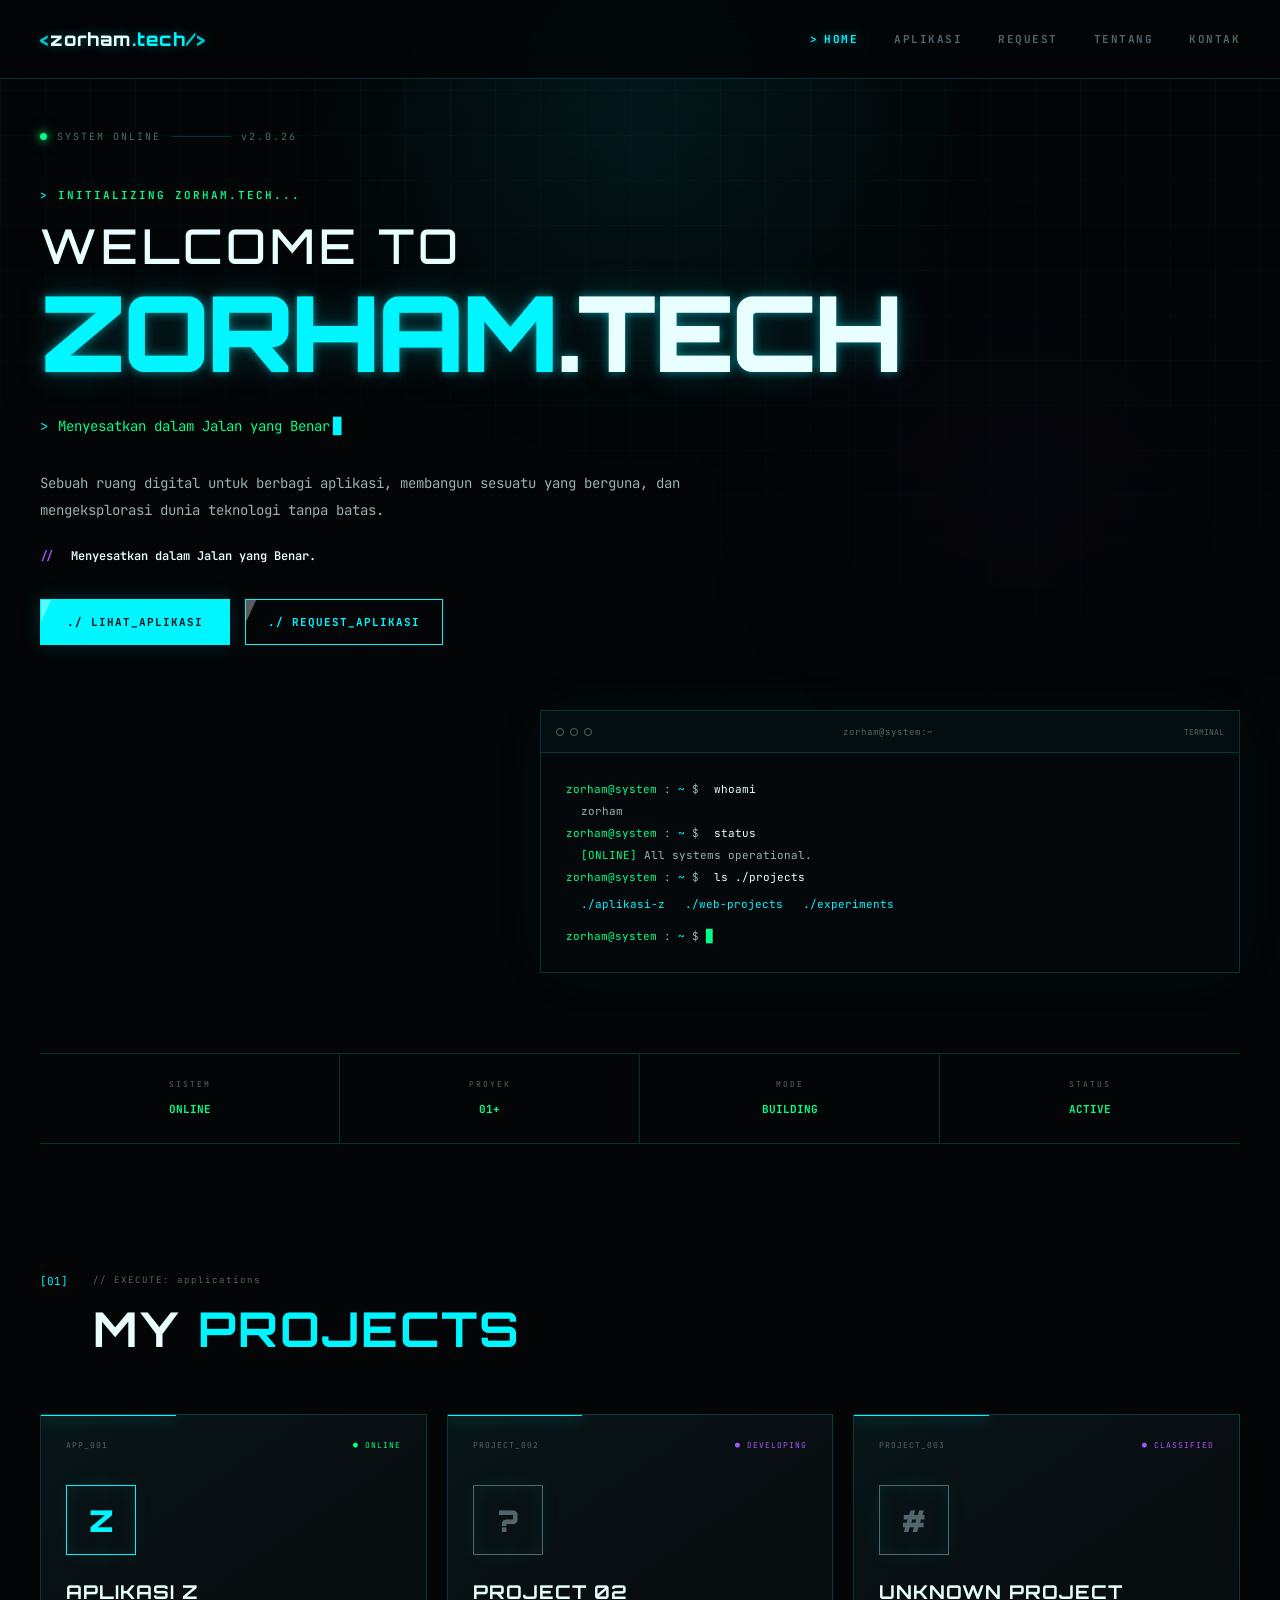
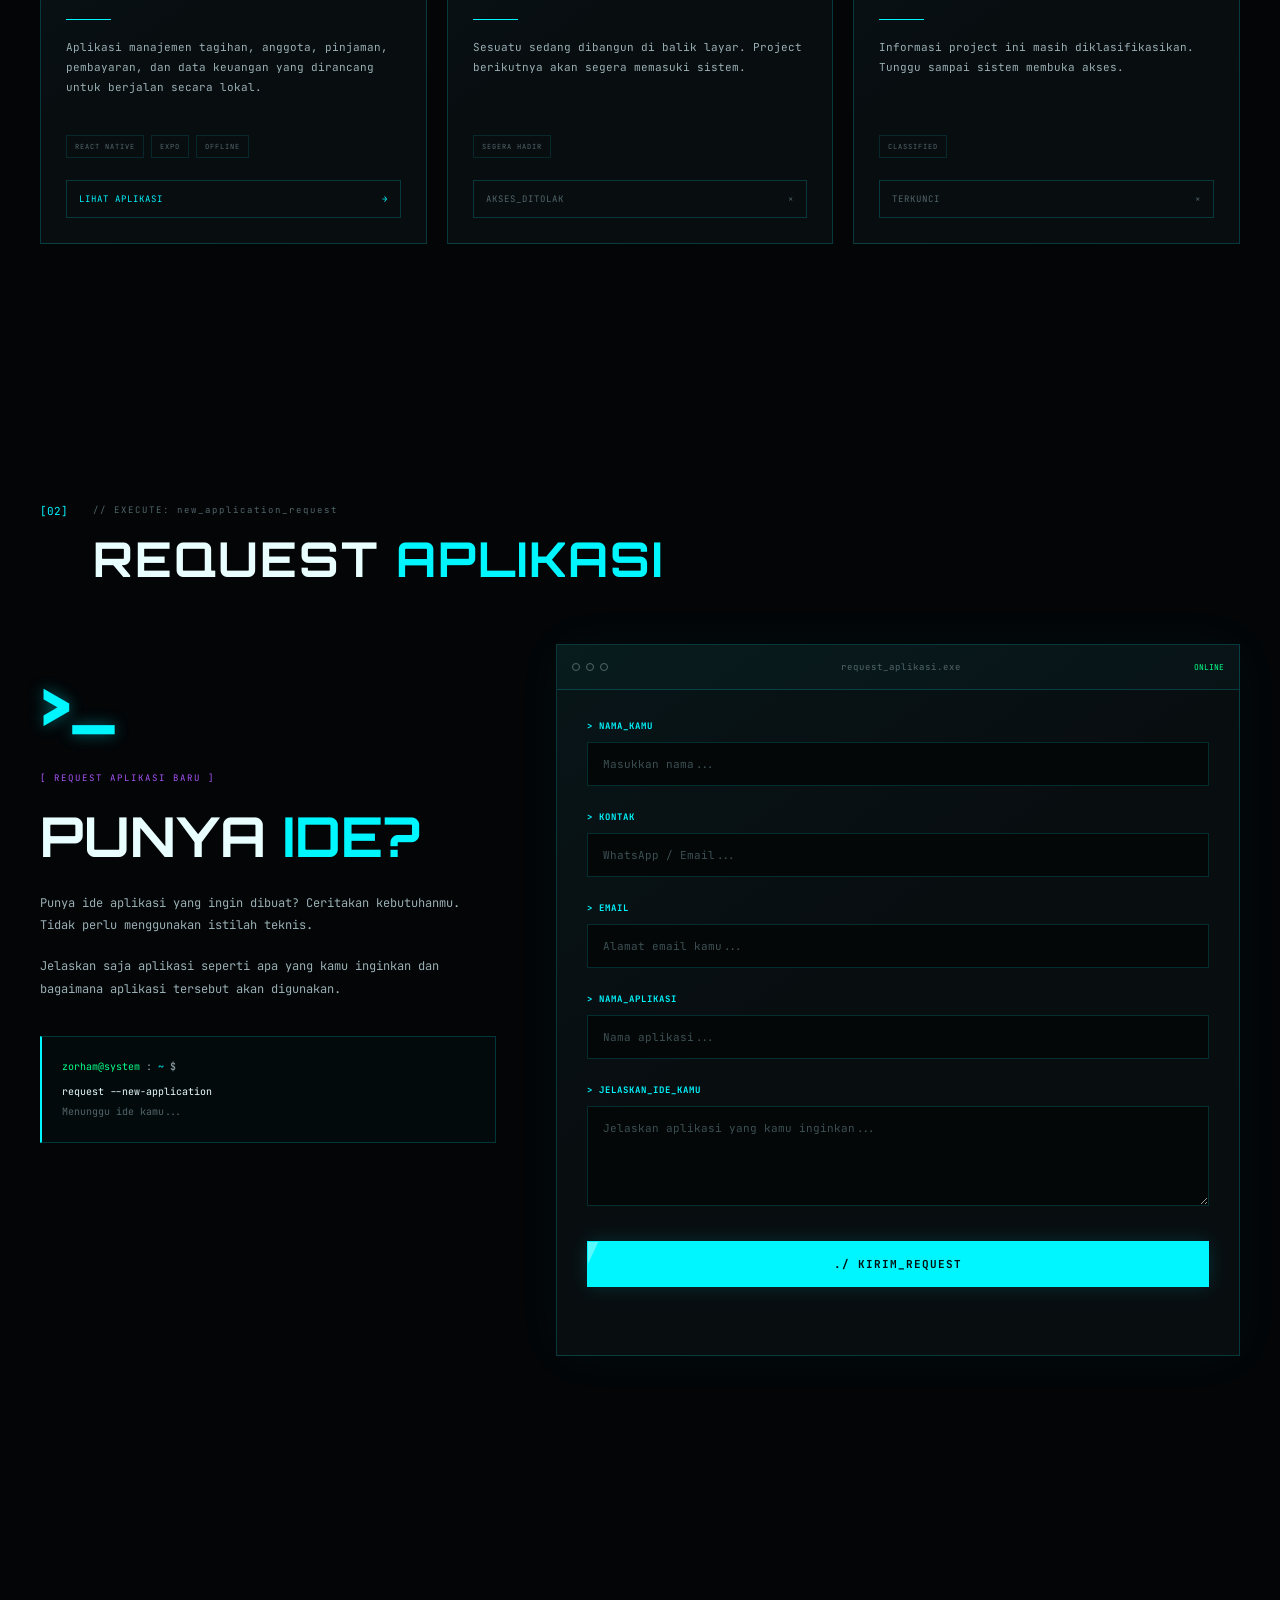
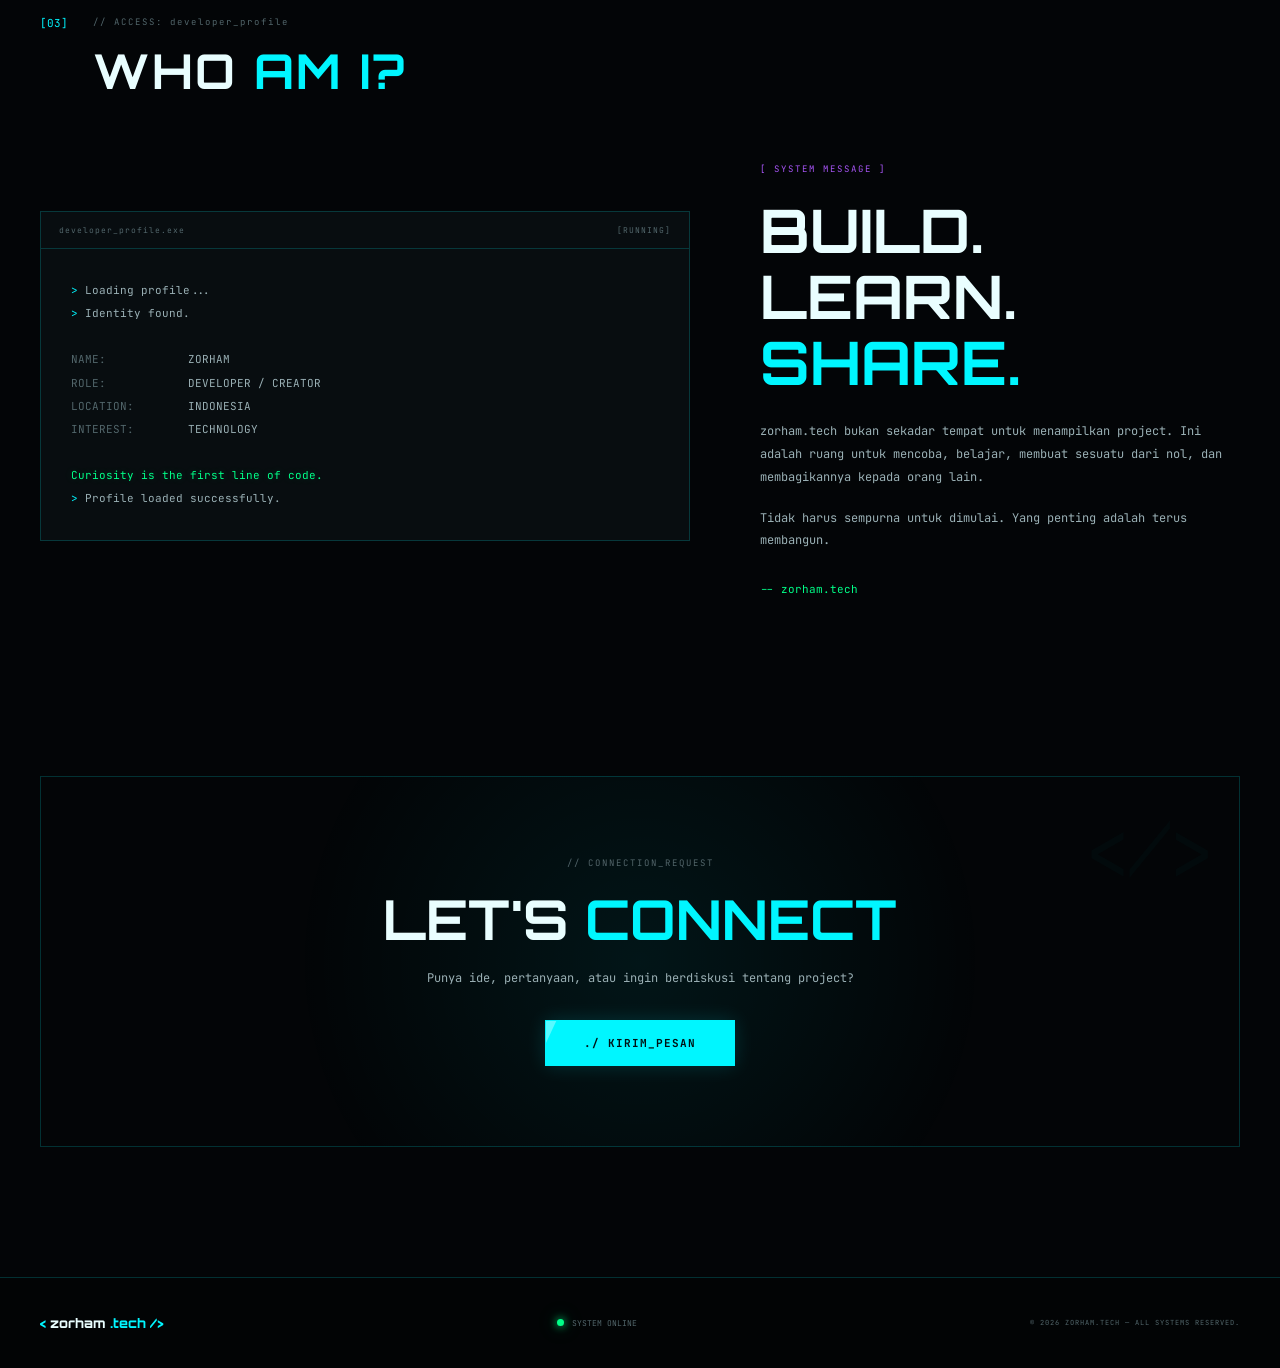
==== index.html @ 68d27f62 "Add files via upload" ====
<!DOCTYPE html>
<html lang="id">

<head>

    <meta charset="UTF-8">

    <meta
        name="viewport"
        content="width=device-width, initial-scale=1.0"
    >

    <title>
        zorham.tech — Digital Playground
    </title>

    <meta
        name="description"
        content="zorham.tech — ruang berbagi aplikasi, teknologi, dan eksperimen digital."
    >

    <link
        rel="preconnect"
        href="https://fonts.googleapis.com"
    >

    <link
        rel="preconnect"
        href="https://fonts.gstatic.com"
        crossorigin
    >

    <link
        href="https://fonts.googleapis.com/css2?family=JetBrains+Mono:wght@400;500;600;700;800&family=Orbitron:wght@400;500;600;700;800;900&display=swap"
        rel="stylesheet"
    >

    <link
        rel="stylesheet"
        href="style.css"
    >

</head>


<body>


    <!-- BACKGROUND -->

    <div class="background-grid"></div>

    <div class="scanlines"></div>



    <!-- =====================================================
         NAVBAR
    ====================================================== -->

    <header class="navbar">

        <div class="nav-container">

            <a
                href="#home"
                class="logo"
            >

                <span class="logo-symbol">
                    &lt;
                </span>

                <span>
                    zorham
                </span>

                <span class="logo-dot">
                    .
                </span>

                <span>
                    tech
                </span>

                <span class="logo-symbol">
                    /&gt;
                </span>

            </a>


            <nav class="nav-menu">

                <a
                    href="#home"
                    class="nav-link active"
                >
                    HOME
                </a>

                <a
                    href="#apps"
                    class="nav-link"
                >
                    APLIKASI
                </a>

                <a
                    href="#request"
                    class="nav-link"
                >
                    REQUEST
                </a>

                <a
                    href="#about"
                    class="nav-link"
                >
                    TENTANG
                </a>

                <a
                    href="#contact"
                    class="nav-link"
                >
                    KONTAK
                </a>

            </nav>


            <button
                class="menu-toggle"
                id="menuToggle"
                aria-label="Menu"
                type="button"
            >

                <span></span>
                <span></span>
                <span></span>

            </button>

        </div>

    </header>



    <!-- =====================================================
         MAIN
    ====================================================== -->

    <main>



        <!-- =================================================
             HERO
        ================================================== -->

        <section
            class="hero"
            id="home"
        >

            <div class="hero-container">


                <div class="terminal-status">

                    <span class="status-dot"></span>

                    SYSTEM ONLINE

                    <span class="status-line"></span>

                    <span>
                        v2.0.26
                    </span>

                </div>



                <div class="hero-content">


                    <div class="hero-small">

                        <span>
                            &gt;
                        </span>

                        INITIALIZING ZORHAM.TECH...

                    </div>



                    <h1>

                        <span class="hero-line">
                            WELCOME TO
                        </span>

                        <span class="hero-brand">
                            ZORHAM<span>.TECH</span>
                        </span>

                    </h1>



                    <!-- TYPING EFFECT -->

                    <div class="typing-wrapper">

                        <span class="terminal-prompt">
                            &gt;
                        </span>

                        <span id="typingText"></span>

                        <span class="cursor">
                            █
                        </span>

                    </div>



                    <p class="hero-description">

                        Sebuah ruang digital untuk berbagi aplikasi,
                        membangun sesuatu yang berguna, dan mengeksplorasi
                        dunia teknologi tanpa batas.

                    </p>



                    <div class="hero-quote">

                        <span>
                            //
                        </span>

                        Menyesatkan dalam Jalan yang Benar.

                    </div>



                    <div class="hero-buttons">

                        <a
                            href="#apps"
                            class="cyber-button primary"
                        >

                            <span>
                                ./ LIHAT_APLIKASI
                            </span>

                            <i></i>

                        </a>


                        <a
                            href="#request"
                            class="cyber-button secondary"
                        >

                            <span>
                                ./ REQUEST_APLIKASI
                            </span>

                            <i></i>

                        </a>

                    </div>

                </div>



                <!-- TERMINAL -->

                <div class="hero-terminal">


                    <div class="terminal-header">

                        <div class="terminal-controls">

                            <span></span>
                            <span></span>
                            <span></span>

                        </div>


                        <div class="terminal-title">
                            zorham@system:~
                        </div>


                        <div class="terminal-version">
                            TERMINAL
                        </div>

                    </div>



                    <div class="terminal-body">


                        <div>

                            <span class="green">
                                zorham@system
                            </span>

                            <span>
                                :
                            </span>

                            <span class="cyan">
                                ~
                            </span>

                            <span>
                                $
                            </span>

                            <span class="command">
                                whoami
                            </span>

                        </div>


                        <div class="terminal-output">
                            zorham
                        </div>



                        <div>

                            <span class="green">
                                zorham@system
                            </span>

                            <span>
                                :
                            </span>

                            <span class="cyan">
                                ~
                            </span>

                            <span>
                                $
                            </span>

                            <span class="command">
                                status
                            </span>

                        </div>


                        <div class="terminal-output">

                            <span class="success">
                                [ONLINE]
                            </span>

                            All systems operational.

                        </div>



                        <div>

                            <span class="green">
                                zorham@system
                            </span>

                            <span>
                                :
                            </span>

                            <span class="cyan">
                                ~
                            </span>

                            <span>
                                $
                            </span>

                            <span class="command">
                                ls ./projects
                            </span>

                        </div>



                        <div class="terminal-files">

                            <span>
                                ./aplikasi-z
                            </span>

                            <span>
                                ./web-projects
                            </span>

                            <span>
                                ./experiments
                            </span>

                        </div>



                        <div>

                            <span class="green">
                                zorham@system
                            </span>

                            <span>
                                :
                            </span>

                            <span class="cyan">
                                ~
                            </span>

                            <span>
                                $
                            </span>

                            <span class="cursor-small">
                                █
                            </span>

                        </div>

                    </div>

                </div>

            </div>

        </section>



        <!-- =================================================
             SYSTEM INFO
        ================================================== -->

        <section class="system-info">


            <div class="info-item">

                <span class="info-label">
                    SISTEM
                </span>

                <strong>
                    ONLINE
                </strong>

            </div>


            <div class="info-item">

                <span class="info-label">
                    PROYEK
                </span>

                <strong>
                    01+
                </strong>

            </div>


            <div class="info-item">

                <span class="info-label">
                    MODE
                </span>

                <strong>
                    BUILDING
                </strong>

            </div>


            <div class="info-item">

                <span class="info-label">
                    STATUS
                </span>

                <strong>
                    ACTIVE
                </strong>

            </div>

        </section>



        <!-- =================================================
             PROJECTS
        ================================================== -->

        <section
            class="section apps-section"
            id="apps"
        >

            <div class="section-container">


                <div class="section-heading">

                    <div class="section-number">
                        [01]
                    </div>


                    <div>

                        <span class="section-command">
                            // EXECUTE: applications
                        </span>

                        <h2>
                            MY <span>PROJECTS</span>
                        </h2>

                    </div>

                </div>



                <div class="apps-grid">


                    <!-- APLIKASI Z -->

                    <article class="app-card featured">

                        <div class="card-top">

                            <span class="card-id">
                                APP_001
                            </span>

                            <span class="card-status">
                                ● ONLINE
                            </span>

                        </div>


                        <div class="app-icon">
                            Z
                        </div>


                        <h3>
                            APLIKASI Z
                        </h3>


                        <div class="card-line"></div>


                        <p>

                            Aplikasi manajemen tagihan,
                            anggota, pinjaman, pembayaran,
                            dan data keuangan yang dirancang
                            untuk berjalan secara lokal.

                        </p>


                        <div class="tech-stack">

                            <span>
                                REACT NATIVE
                            </span>

                            <span>
                                EXPO
                            </span>

                            <span>
                                OFFLINE
                            </span>

                        </div>

<a
    href="aplikasi-z.html"
    class="app-button"
>
    <span>
        LIHAT APLIKASI
    </span>

    <span>
        →
    </span>
</a>

                    </article>



                    <!-- PROJECT 02 -->

                    <article class="app-card">

                        <div class="card-top">

                            <span class="card-id">
                                PROJECT_002
                            </span>

                            <span class="card-status developing">
                                ● DEVELOPING
                            </span>

                        </div>


                        <div class="app-icon outline">
                            ?
                        </div>


                        <h3>
                            PROJECT 02
                        </h3>


                        <div class="card-line"></div>


                        <p>

                            Sesuatu sedang dibangun di
                            balik layar. Project berikutnya
                            akan segera memasuki sistem.

                        </p>


                        <div class="tech-stack">

                            <span>
                                SEGERA HADIR
                            </span>

                        </div>


                        <a
                            href="#"
                            class="app-button disabled"
                        >

                            <span>
                                AKSES_DITOLAK
                            </span>

                            <span>
                                ×
                            </span>

                        </a>

                    </article>



                    <!-- PROJECT 03 -->

                    <article class="app-card">

                        <div class="card-top">

                            <span class="card-id">
                                PROJECT_003
                            </span>

                            <span class="card-status developing">
                                ● CLASSIFIED
                            </span>

                        </div>


                        <div class="app-icon outline">
                            #
                        </div>


                        <h3>
                            UNKNOWN PROJECT
                        </h3>


                        <div class="card-line"></div>


                        <p>

                            Informasi project ini masih
                            diklasifikasikan. Tunggu sampai
                            sistem membuka akses.

                        </p>


                        <div class="tech-stack">

                            <span>
                                CLASSIFIED
                            </span>

                        </div>


                        <a
                            href="#"
                            class="app-button disabled"
                        >

                            <span>
                                TERKUNCI
                            </span>

                            <span>
                                ×
                            </span>

                        </a>

                    </article>

                </div>

            </div>

        </section>



        <!-- =================================================
             REQUEST APPLICATION
        ================================================== -->

        <section
            class="section request-section"
            id="request"
        >

            <div class="section-container">


                <div class="section-heading">

                    <div class="section-number">
                        [02]
                    </div>


                    <div>

                        <span class="section-command">
                            // EXECUTE: new_application_request
                        </span>

                        <h2>
                            REQUEST
                            <span>APLIKASI</span>
                        </h2>

                    </div>

                </div>



                <div class="request-grid">


                    <!-- REQUEST INFO -->

                    <div class="request-info">

                        <div class="request-terminal-symbol">
                            &gt;_
                        </div>


                        <span class="request-label">
                            [ REQUEST APLIKASI BARU ]
                        </span>


                        <h3>

                            PUNYA
                            <span>IDE?</span>

                        </h3>


                        <p>

                            Punya ide aplikasi yang ingin
                            dibuat? Ceritakan kebutuhanmu.
                            Tidak perlu menggunakan istilah
                            teknis.

                        </p>


                        <p>

                            Jelaskan saja aplikasi seperti
                            apa yang kamu inginkan dan
                            bagaimana aplikasi tersebut
                            akan digunakan.

                        </p>


                        <div class="request-command-box">

                            <div>

                                <span class="green">
                                    zorham@system
                                </span>

                                <span>
                                    :
                                </span>

                                <span class="cyan">
                                    ~
                                </span>

                                <span>
                                    $
                                </span>

                            </div>


                            <div class="request-command">
                                request --new-application
                            </div>


                            <div class="request-result">
                                Menunggu ide kamu...
                            </div>

                        </div>

                    </div>



                    <!-- REQUEST FORM -->

                    <div class="request-terminal">


                        <div class="request-terminal-header">

                            <div class="terminal-controls">

                                <span></span>
                                <span></span>
                                <span></span>

                            </div>


                            <div class="terminal-title">
                                request_aplikasi.exe
                            </div>


                            <div class="terminal-version">
                                ONLINE
                            </div>

                        </div>



                        <!-- FORM EMAIL -->

                        <form
                            class="request-form"
                            id="requestForm"
                            action="https://formsubmit.co/mahruszorham@gmail.com"
                            method="POST"
                        >


                            <input
                                type="hidden"
                                name="_subject"
                                value="REQUEST APLIKASI - ZORHAM.TECH"
                            >


                            <input
                                type="hidden"
                                name="_template"
                                value="table"
                            >


                            <input
                                type="hidden"
                                name="_captcha"
                                value="true"
                            >


                            <!-- GANTI DENGAN DOMAIN KAMU -->
                            <!-- Contoh:
                            https://zorham.tech/
                            -->

                            <input
                                type="hidden"
                                name="_next"
                                value="https://zorham.tech/"
                            >


                            <!-- ANTI SPAM -->

                            <input
                                type="text"
                                name="_honey"
                                tabindex="-1"
                                autocomplete="off"
                                style="display:none"
                            >



                            <div class="form-group">

                                <label for="requestName">
                                    &gt; NAMA_KAMU
                                </label>

                                <input
                                    type="text"
                                    id="requestName"
                                    name="name"
                                    placeholder="Masukkan nama..."
                                    required
                                >

                            </div>



                            <div class="form-group">

                                <label for="requestContact">
                                    &gt; KONTAK
                                </label>

                                <input
                                    type="text"
                                    id="requestContact"
                                    name="contact"
                                    placeholder="WhatsApp / Email..."
                                    required
                                >

                            </div>



                            <div class="form-group">

                                <label for="requestEmail">
                                    &gt; EMAIL
                                </label>

                                <input
                                    type="email"
                                    id="requestEmail"
                                    name="email"
                                    placeholder="Alamat email kamu..."
                                    required
                                >

                            </div>



                            <div class="form-group">

                                <label for="requestApp">
                                    &gt; NAMA_APLIKASI
                                </label>

                                <input
                                    type="text"
                                    id="requestApp"
                                    name="application"
                                    placeholder="Nama aplikasi..."
                                    required
                                >

                            </div>



                            <div class="form-group">

                                <label for="requestDescription">
                                    &gt; JELASKAN_IDE_KAMU
                                </label>

                                <textarea
                                    id="requestDescription"
                                    name="description"
                                    rows="5"
                                    placeholder="Jelaskan aplikasi yang kamu inginkan..."
                                    required
                                ></textarea>

                            </div>



                            <button
                                type="submit"
                                class="cyber-button primary request-submit"
                            >

                                <span>
                                    ./ KIRIM_REQUEST
                                </span>

                                <i></i>

                            </button>


                            <div
                                class="request-message"
                                id="requestMessage"
                            ></div>

                        </form>

                    </div>

                </div>

            </div>

        </section>



        <!-- =================================================
             ABOUT
        ================================================== -->

        <section
            class="section about-section"
            id="about"
        >

            <div class="section-container">


                <div class="section-heading">

                    <div class="section-number">
                        [03]
                    </div>


                    <div>

                        <span class="section-command">
                            // ACCESS: developer_profile
                        </span>

                        <h2>
                            WHO <span>AM I?</span>
                        </h2>

                    </div>

                </div>



                <div class="about-grid">


                    <div class="about-terminal">

                        <div class="about-terminal-header">

                            <span>
                                developer_profile.exe
                            </span>

                            <span>
                                [RUNNING]
                            </span>

                        </div>


                        <div class="about-terminal-body">

                            <p>
                                <span class="prompt">
                                    &gt;
                                </span>

                                Loading profile...
                            </p>


                            <p>
                                <span class="prompt">
                                    &gt;
                                </span>

                                Identity found.
                            </p>


                            <br>


                            <p>

                                <span class="key">
                                    NAME:
                                </span>

                                ZORHAM

                            </p>


                            <p>

                                <span class="key">
                                    ROLE:
                                </span>

                                DEVELOPER / CREATOR

                            </p>


                            <p>

                                <span class="key">
                                    LOCATION:
                                </span>

                                INDONESIA

                            </p>


                            <p>

                                <span class="key">
                                    INTEREST:
                                </span>

                                TECHNOLOGY

                            </p>


                            <br>


                            <p class="about-highlight">
                                Curiosity is the first line of code.
                            </p>


                            <p>

                                <span class="prompt">
                                    &gt;
                                </span>

                                Profile loaded successfully.

                            </p>

                        </div>

                    </div>



                    <div class="about-text">

                        <span class="about-label">
                            [ SYSTEM MESSAGE ]
                        </span>


                        <h3>

                            BUILD.
                            <br>

                            LEARN.
                            <br>

                            <span>
                                SHARE.
                            </span>

                        </h3>


                        <p>

                            zorham.tech bukan sekadar tempat
                            untuk menampilkan project. Ini adalah
                            ruang untuk mencoba, belajar, membuat
                            sesuatu dari nol, dan membagikannya
                            kepada orang lain.

                        </p>


                        <p>

                            Tidak harus sempurna untuk dimulai.
                            Yang penting adalah terus membangun.

                        </p>


                        <div class="about-signature">
                            -- zorham.tech
                        </div>

                    </div>

                </div>

            </div>

        </section>



        <!-- =================================================
             CONTACT
        ================================================== -->

        <section
            class="section contact-section"
            id="contact"
        >

            <div class="section-container">

                <div class="contact-box">

                    <div class="contact-decoration">
                        &lt;/&gt;
                    </div>


                    <span class="section-command">
                        // CONNECTION_REQUEST
                    </span>


                    <h2>
                        LET'S <span>CONNECT</span>
                    </h2>


                    <p>

                        Punya ide, pertanyaan, atau ingin
                        berdiskusi tentang project?

                    </p>


                    <a
                        href="mailto:mahruszorham@gmail.com"
                        class="cyber-button primary"
                    >

                        <span>
                            ./ KIRIM_PESAN
                        </span>

                        <i></i>

                    </a>

                </div>

            </div>

        </section>

    </main>



    <!-- =====================================================
         FOOTER
    ====================================================== -->

    <footer class="footer">

        <div class="footer-container">


            <div class="footer-logo">

                <span>
                    &lt;
                </span>

                zorham

                <span>
                    .tech
                </span>

                <span>
                    /&gt;
                </span>

            </div>


            <div class="footer-status">

                <span class="status-dot"></span>

                SYSTEM ONLINE

            </div>


            <div class="footer-copy">

                © 2026 ZORHAM.TECH —
                ALL SYSTEMS RESERVED.

            </div>

        </div>

    </footer>



    <script src="script.js"></script>

</body>

</html>
---- style.css ----
/* =========================================================
   ZORHAM.TECH
   CYBERPUNK / HACKER DESIGN
========================================================= */

:root {

    --bg: #030507;
    --bg-soft: #070b0e;
    --panel: #080d10;

    --cyan: #00f6ff;
    --cyan-soft: rgba(0, 246, 255, 0.15);

    --green: #00ff88;
    --green-soft: rgba(0, 255, 136, 0.12);

    --purple: #a855f7;

    --white: #e9feff;
    --text: #9ab0b5;
    --muted: #52666b;

    --border: rgba(0, 246, 255, 0.18);

    --font-code: "JetBrains Mono", monospace;
    --font-display: "Orbitron", sans-serif;

}


* {

    margin: 0;
    padding: 0;

    box-sizing: border-box;

}


html {

    scroll-behavior: smooth;

}


body {

    background: var(--bg);

    color: var(--text);

    font-family: var(--font-code);

    overflow-x: hidden;

}


a {

    color: inherit;

    text-decoration: none;

}


button,
input,
textarea {

    font: inherit;

}


/* =========================================================
   BACKGROUND
========================================================= */

.background-grid {

    position: fixed;

    inset: 0;

    z-index: -5;

    background-image:

        linear-gradient(
            rgba(0, 246, 255, 0.035) 1px,
            transparent 1px
        ),

        linear-gradient(
            90deg,
            rgba(0, 246, 255, 0.035) 1px,
            transparent 1px
        );

    background-size: 45px 45px;

    mask-image:

        linear-gradient(
            to bottom,
            black,
            transparent 90%
        );

}


.background-grid::after {

    content: "";

    position: absolute;

    inset: 0;

    background:

        radial-gradient(
            circle at 50% 15%,
            rgba(0, 246, 255, 0.09),
            transparent 35%
        ),

        radial-gradient(
            circle at 80% 60%,
            rgba(168, 85, 247, 0.06),
            transparent 30%
        );

}


.scanlines {

    position: fixed;

    inset: 0;

    z-index: 1000;

    pointer-events: none;

    background:

        repeating-linear-gradient(
            to bottom,
            transparent 0,
            transparent 3px,
            rgba(255,255,255,0.012) 4px
        );

}


/* =========================================================
   NAVBAR
========================================================= */

.navbar {

    position: fixed;

    top: 0;
    left: 0;
    right: 0;

    z-index: 100;

    border-bottom: 1px solid var(--border);

    background: rgba(3, 5, 7, 0.82);

    backdrop-filter: blur(15px);

}


.nav-container {

    width: min(
        1200px,
        calc(100% - 40px)
    );

    height: 78px;

    margin: auto;

    display: flex;

    align-items: center;

    justify-content: space-between;

}


.logo {

    display: flex;

    align-items: center;

    font-family: var(--font-display);

    font-size: 18px;

    font-weight: 800;

    letter-spacing: 1px;

    color: var(--white);

    text-shadow:

        0 0 12px
        rgba(0, 246, 255, 0.35);

}


.logo-dot,
.logo span:nth-child(4) {

    color: var(--cyan);

}


.logo-symbol {

    color: var(--cyan);

    opacity: 0.8;

}


.nav-menu {

    display: flex;

    align-items: center;

    gap: 36px;

}


.nav-link {

    position: relative;

    font-size: 11px;

    font-weight: 700;

    letter-spacing: 1.5px;

    color: var(--muted);

    transition: 0.25s ease;

}


.nav-link::before {

    content: ">";

    position: absolute;

    left: -14px;

    opacity: 0;

    color: var(--cyan);

    transition: 0.25s ease;

}


.nav-link:hover,
.nav-link.active {

    color: var(--cyan);

    text-shadow:

        0 0 10px
        rgba(0, 246, 255, 0.5);

}


.nav-link:hover::before,
.nav-link.active::before {

    opacity: 1;

}


.menu-toggle {

    display: none;

    width: 38px;

    height: 38px;

    background: transparent;

    border: 1px solid var(--border);

    cursor: pointer;

}


.menu-toggle span {

    display: block;

    width: 18px;

    height: 1px;

    margin: 4px auto;

    background: var(--cyan);

}


/* =========================================================
   HERO
========================================================= */

.hero {

    min-height: 100vh;

    display: flex;

    align-items: center;

    padding: 130px 0 80px;

}


.hero-container {

    width: min(
        1200px,
        calc(100% - 40px)
    );

    margin: auto;

}


.terminal-status {

    display: flex;

    align-items: center;

    gap: 10px;

    margin-bottom: 45px;

    color: var(--muted);

    font-size: 10px;

    letter-spacing: 2px;

}


.status-dot {

    width: 7px;

    height: 7px;

    display: inline-block;

    border-radius: 50%;

    background: var(--green);

    box-shadow:

        0 0 8px var(--green),

        0 0 20px
        rgba(0,255,136,0.4);

    animation: pulse 2s infinite;

}


.status-line {

    width: 60px;

    height: 1px;

    background: var(--border);

}


@keyframes pulse {

    0%,
    100% {

        opacity: 1;

    }

    50% {

        opacity: 0.35;

    }

}


.hero-content {

    max-width: 820px;

}


.hero-small {

    margin-bottom: 20px;

    color: var(--green);

    font-size: 11px;

    font-weight: 600;

    letter-spacing: 2px;

}


.hero-small span {

    color: var(--cyan);

}


.hero h1 {

    display: flex;

    flex-direction: column;

    margin-bottom: 25px;

    font-family: var(--font-display);

    line-height: 1;

}


.hero-line {

    font-size: clamp(
        24px,
        4vw,
        48px
    );

    font-weight: 500;

    color: var(--white);

    letter-spacing: 4px;

}


.hero-brand {

    margin-top: 10px;

    font-size: clamp(
        48px,
        9vw,
        105px
    );

    font-weight: 900;

    letter-spacing: -3px;

    color: var(--cyan);

    text-shadow:

        0 0 10px
        rgba(0,246,255,0.5),

        0 0 35px
        rgba(0,246,255,0.18);

    transition: transform 0.08s;

}


.hero-brand span {

    color: var(--white);

}


.typing-wrapper {

    min-height: 32px;

    display: flex;

    align-items: center;

    margin-bottom: 28px;

    color: var(--green);

    font-size: 14px;

}


.terminal-prompt {

    margin-right: 10px;

    color: var(--cyan);

}


.cursor {

    margin-left: 3px;

    color: var(--cyan);

    animation: blink 0.8s infinite;

}


@keyframes blink {

    50% {

        opacity: 0;

    }

}


.hero-description {

    max-width: 650px;

    margin-bottom: 25px;

    color: var(--text);

    font-size: 14px;

    line-height: 1.9;

}


.hero-quote {

    margin-bottom: 35px;

    color: var(--white);

    font-size: 12px;

    font-weight: 600;

}


.hero-quote span {

    margin-right: 10px;

    color: var(--purple);

}


.hero-buttons {

    display: flex;

    flex-wrap: wrap;

    gap: 15px;

}


/* =========================================================
   BUTTON
========================================================= */

.cyber-button {

    position: relative;

    min-width: 190px;

    padding: 15px 22px;

    display: inline-flex;

    justify-content: center;

    align-items: center;

    border: 1px solid var(--cyan);

    font-size: 11px;

    font-weight: 700;

    letter-spacing: 1px;

    overflow: hidden;

    transition: 0.25s ease;

}


.cyber-button.primary {

    color: #001113;

    background: var(--cyan);

    box-shadow:

        0 0 20px
        rgba(0,246,255,0.15);

}


.cyber-button.secondary {

    color: var(--cyan);

    background: transparent;

}


.cyber-button::before {

    content: "";

    position: absolute;

    top: 0;

    left: -100%;

    width: 100%;

    height: 100%;

    background: rgba(255,255,255,0.35);

    transform: skewX(-25deg);

    transition: 0.45s ease;

}


.cyber-button:hover::before {

    left: 120%;

}


.cyber-button:hover {

    transform: translateY(-2px);

    box-shadow:

        0 0 25px
        rgba(0,246,255,0.25);

}


/* =========================================================
   TERMINAL
========================================================= */

.hero-terminal {

    max-width: 700px;

    margin-top: 65px;

    margin-left: auto;

    border: 1px solid var(--border);

    background: rgba(
        5,
        10,
        12,
        0.88
    );

    box-shadow:

        0 0 60px
        rgba(0,246,255,0.04);

}


.terminal-header {

    height: 42px;

    display: flex;

    align-items: center;

    padding: 0 15px;

    border-bottom: 1px solid var(--border);

    background: rgba(
        0,
        246,
        255,
        0.025
    );

}


.terminal-controls {

    display: flex;

    gap: 6px;

}


.terminal-controls span {

    width: 8px;

    height: 8px;

    border-radius: 50%;

    border: 1px solid var(--muted);

}


.terminal-title {

    flex: 1;

    text-align: center;

    font-size: 9px;

    letter-spacing: 1px;

    color: var(--muted);

}


.terminal-version {

    font-size: 8px;

    color: var(--muted);

}


.terminal-body {

    padding: 25px;

    font-size: 11px;

    line-height: 2;

}


.green {

    color: var(--green);

}


.cyan {

    color: var(--cyan);

}


.command {

    margin-left: 8px;

    color: var(--white);

}


.terminal-output {

    padding-left: 15px;

    color: var(--text);

}


.success {

    color: var(--green);

}


.terminal-files {

    display: flex;

    flex-wrap: wrap;

    gap: 20px;

    padding: 5px 15px 10px;

    color: var(--cyan);

}


.cursor-small {

    color: var(--green);

    animation: blink 0.8s infinite;

}


/* =========================================================
   SYSTEM INFO
========================================================= */

.system-info {

    width: min(
        1200px,
        calc(100% - 40px)
    );

    margin: 0 auto;

    display: grid;

    grid-template-columns:
        repeat(4, 1fr);

    border-top: 1px solid var(--border);

    border-bottom: 1px solid var(--border);

}


.info-item {

    padding: 25px;

    border-right: 1px solid var(--border);

    text-align: center;

}


.info-item:last-child {

    border-right: none;

}


.info-label {

    display: block;

    margin-bottom: 8px;

    font-size: 8px;

    letter-spacing: 2px;

    color: var(--muted);

}


.info-item strong {

    font-size: 11px;

    color: var(--green);

}


/* =========================================================
   SECTIONS
========================================================= */

.section {

    padding: 130px 0;

}


.section-container {

    width: min(
        1200px,
        calc(100% - 40px)
    );

    margin: auto;

}


.section-heading {

    display: flex;

    gap: 25px;

    margin-bottom: 55px;

}


.section-number {

    color: var(--cyan);

    font-size: 11px;

}


.section-command {

    display: block;

    margin-bottom: 12px;

    color: var(--muted);

    font-size: 9px;

    letter-spacing: 2px;

}


.section-heading h2 {

    font-family: var(--font-display);

    font-size: clamp(
        28px,
        5vw,
        48px
    );

    color: var(--white);

    letter-spacing: 2px;

}


.section-heading h2 span {

    color: var(--cyan);

}


/* =========================================================
   PROJECTS
========================================================= */

.apps-grid {

    display: grid;

    grid-template-columns:
        repeat(3, 1fr);

    gap: 20px;

}


.app-card {

    position: relative;

    min-height: 430px;

    padding: 25px;

    display: flex;

    flex-direction: column;

    border: 1px solid var(--border);

    background:

        linear-gradient(
            145deg,
            rgba(0,246,255,0.035),
            transparent 45%
        ),

        var(--panel);

    transition: 0.3s ease;

    overflow: hidden;

}


.app-card::before {

    content: "";

    position: absolute;

    top: 0;

    left: 0;

    width: 35%;

    height: 1px;

    background: var(--cyan);

    box-shadow:

        0 0 15px
        var(--cyan);

}


.app-card:hover {

    transform: translateY(-6px);

    border-color:
        rgba(0,246,255,0.5);

    box-shadow:

        0 15px 50px
        rgba(0,246,255,0.06);

}


.card-top {

    display: flex;

    justify-content: space-between;

    margin-bottom: 35px;

    font-size: 8px;

    letter-spacing: 1px;

}


.card-id {

    color: var(--muted);

}


.card-status {

    color: var(--green);

}


.card-status.developing {

    color: var(--purple);

}


.app-icon {

    width: 70px;

    height: 70px;

    display: grid;

    place-items: center;

    margin-bottom: 25px;

    border: 1px solid var(--cyan);

    color: var(--cyan);

    font-family: var(--font-display);

    font-size: 30px;

    font-weight: 900;

    box-shadow:

        inset 0 0 20px
        rgba(0,246,255,0.06),

        0 0 20px
        rgba(0,246,255,0.05);

}


.app-icon.outline {

    border-color: var(--muted);

    color: var(--muted);

}


.app-card h3 {

    margin-bottom: 15px;

    font-family: var(--font-display);

    font-size: 19px;

    color: var(--white);

    letter-spacing: 1px;

}


.card-line {

    width: 45px;

    height: 1px;

    margin-bottom: 18px;

    background: var(--cyan);

}


.app-card p {

    margin-bottom: 25px;

    color: var(--text);

    font-size: 11px;

    line-height: 1.8;

}


.tech-stack {

    display: flex;

    flex-wrap: wrap;

    gap: 7px;

    margin-top: auto;

    margin-bottom: 22px;

}


.tech-stack span {

    padding: 6px 8px;

    border: 1px solid
        rgba(0,246,255,0.12);

    color: var(--muted);

    font-size: 7px;

    letter-spacing: 1px;

}


.app-button {

    display: flex;

    justify-content: space-between;

    padding: 12px;

    border: 1px solid var(--border);

    color: var(--cyan);

    font-size: 9px;

    letter-spacing: 1px;

    transition: 0.2s ease;

}


.app-button:hover {

    background: var(--cyan-soft);

    border-color: var(--cyan);

}


.app-button.disabled {

    color: var(--muted);

    cursor: not-allowed;

}


/* =========================================================
   REQUEST
========================================================= */

.request-section {

    position: relative;

}


.request-grid {

    display: grid;

    grid-template-columns:
        0.8fr 1.2fr;

    gap: 60px;

    align-items: start;

}


.request-info {

    padding-top: 20px;

}


.request-terminal-symbol {

    margin-bottom: 25px;

    font-family: var(--font-display);

    font-size: 60px;

    font-weight: 900;

    color: var(--cyan);

    text-shadow:

        0 0 15px
        rgba(0,246,255,0.4);

}


.request-label {

    color: var(--purple);

    font-size: 9px;

    letter-spacing: 2px;

}


.request-info h3 {

    margin: 20px 0 25px;

    font-family: var(--font-display);

    font-size: clamp(
        35px,
        5vw,
        55px
    );

    line-height: 1.1;

    color: var(--white);

}


.request-info h3 span {

    color: var(--cyan);

}


.request-info p {

    max-width: 500px;

    margin-bottom: 18px;

    color: var(--text);

    font-size: 12px;

    line-height: 1.9;

}


.request-command-box {

    margin-top: 35px;

    padding: 20px;

    border-left: 2px solid var(--cyan);

    border-top: 1px solid var(--border);

    border-right: 1px solid var(--border);

    border-bottom: 1px solid var(--border);

    background: rgba(
        0,
        246,
        255,
        0.025
    );

    font-size: 10px;

    line-height: 2;

}


.request-command {

    margin-top: 5px;

    color: var(--white);

}


.request-result {

    color: var(--muted);

}


.request-terminal {

    border: 1px solid var(--border);

    background:

        linear-gradient(
            145deg,
            rgba(0,246,255,0.035),
            transparent 45%
        ),

        var(--panel);

    box-shadow:

        0 0 50px
        rgba(0,246,255,0.035);

}


.request-terminal-header {

    height: 45px;

    padding: 0 15px;

    display: flex;

    align-items: center;

    border-bottom: 1px solid var(--border);

    background: rgba(
        0,
        246,
        255,
        0.025
    );

}


.request-terminal-header
.terminal-title {

    flex: 1;

    text-align: center;

    color: var(--muted);

    font-size: 9px;

    letter-spacing: 1px;

}


.request-terminal-header
.terminal-version {

    color: var(--green);

    font-size: 8px;

}


.request-form {

    padding: 30px;

}


.form-group {

    margin-bottom: 25px;

}


.form-group label {

    display: block;

    margin-bottom: 10px;

    color: var(--cyan);

    font-size: 9px;

    font-weight: 700;

    letter-spacing: 1px;

}


.form-group input,
.form-group textarea {

    width: 100%;

    padding: 14px 15px;

    border: 1px solid
        rgba(0,246,255,0.16);

    outline: none;

    background: #030708;

    color: var(--white);

    font-family: var(--font-code);

    font-size: 11px;

    resize: vertical;

    transition: 0.25s ease;

}


.form-group input::placeholder,
.form-group textarea::placeholder {

    color: #3d5054;

}


.form-group input:focus,
.form-group textarea:focus {

    border-color: var(--cyan);

    box-shadow:

        0 0 20px
        rgba(0,246,255,0.06),

        inset 0 0 15px
        rgba(0,246,255,0.025);

}


.request-submit {

    width: 100%;

    margin-top: 5px;

}


.request-message {

    min-height: 20px;

    margin-top: 18px;

    text-align: center;

    font-size: 9px;

    letter-spacing: 1px;

}


.request-message.success {

    color: var(--green);

}


.request-message.error {

    color: #ff5577;

}


/* =========================================================
   ABOUT
========================================================= */

.about-grid {

    display: grid;

    grid-template-columns:
        1.15fr 0.85fr;

    gap: 70px;

    align-items: center;

}


.about-terminal {

    border: 1px solid var(--border);

    background: var(--panel);

}


.about-terminal-header {

    padding: 13px 18px;

    display: flex;

    justify-content: space-between;

    border-bottom: 1px solid var(--border);

    color: var(--muted);

    font-size: 8px;

    letter-spacing: 1px;

}


.about-terminal-body {

    padding: 30px;

    font-size: 11px;

    line-height: 2.1;

}


.prompt {

    color: var(--cyan);

}


.key {

    display: inline-block;

    width: 110px;

    color: var(--muted);

}


.about-highlight {

    color: var(--green);

    text-shadow:

        0 0 8px
        rgba(0,255,136,0.2);

}


.about-label {

    color: var(--purple);

    font-size: 9px;

    letter-spacing: 2px;

}


.about-text h3 {

    margin: 20px 0 25px;

    font-family: var(--font-display);

    font-size: clamp(
        35px,
        5vw,
        60px
    );

    line-height: 1.1;

    color: var(--white);

}


.about-text h3 span {

    color: var(--cyan);

}


.about-text p {

    margin-bottom: 18px;

    font-size: 12px;

    line-height: 1.9;

}


.about-signature {

    margin-top: 30px;

    color: var(--green);

    font-size: 11px;

}


/* =========================================================
   CONTACT
========================================================= */

.contact-section {

    padding-top: 50px;

    padding-bottom: 130px;

}


.contact-box {

    position: relative;

    padding: 80px 30px;

    text-align: center;

    border: 1px solid var(--border);

    background:

        radial-gradient(
            circle at center,
            rgba(0,246,255,0.07),
            transparent 55%
        );

    overflow: hidden;

}


.contact-decoration {

    position: absolute;

    right: 30px;

    top: 20px;

    font-family: var(--font-display);

    font-size: 80px;

    color: rgba(
        0,
        246,
        255,
        0.025
    );

}


.contact-box h2 {

    margin: 15px 0;

    font-family: var(--font-display);

    font-size: clamp(
        30px,
        6vw,
        55px
    );

    color: var(--white);

}


.contact-box h2 span {

    color: var(--cyan);

}


.contact-box p {

    max-width: 550px;

    margin: 0 auto 30px;

    color: var(--text);

    font-size: 12px;

    line-height: 1.8;

}


/* =========================================================
   FOOTER
========================================================= */

.footer {

    border-top: 1px solid var(--border);

    background: #020405;

}


.footer-container {

    width: min(
        1200px,
        calc(100% - 40px)
    );

    min-height: 90px;

    margin: auto;

    display: flex;

    align-items: center;

    justify-content: space-between;

    gap: 20px;

}


.footer-logo {

    font-family: var(--font-display);

    font-size: 13px;

    font-weight: 800;

    color: var(--white);

}


.footer-logo span {

    color: var(--cyan);

}


.footer-status {

    display: flex;

    align-items: center;

    gap: 8px;

    font-size: 8px;

    color: var(--muted);

}


.footer-copy {

    font-size: 7px;

    color: var(--muted);

    letter-spacing: 1px;

}


/* =========================================================
   RESPONSIVE
========================================================= */

@media (max-width: 900px) {


    .nav-menu {

        position: absolute;

        top: 78px;

        left: 20px;

        right: 20px;

        padding: 25px;

        display: none;

        flex-direction: column;

        align-items: flex-start;

        gap: 25px;

        border: 1px solid var(--border);

        background: rgba(
            3,
            5,
            7,
            0.97
        );

    }


    .nav-menu.open {

        display: flex;

    }


    .menu-toggle {

        display: block;

    }


    .apps-grid {

        grid-template-columns: 1fr;

    }


    .request-grid {

        grid-template-columns: 1fr;

        gap: 45px;

    }


    .request-info {

        padding-top: 0;

    }


    .about-grid {

        grid-template-columns: 1fr;

        gap: 50px;

    }


    .system-info {

        grid-template-columns:
            repeat(2, 1fr);

    }


    .info-item:nth-child(2) {

        border-right: none;

    }


    .info-item:nth-child(-n+2) {

        border-bottom:
            1px solid var(--border);

    }


    .footer-container {

        flex-direction: column;

        justify-content: center;

        padding: 25px 0;

    }

}


@media (max-width: 600px) {


    .nav-container,
    .hero-container,
    .section-container,
    .system-info,
    .footer-container {

        width: min(
            100% - 28px,
            1200px
        );

    }


    .hero {

        padding-top: 120px;

    }


    .hero-brand {

        font-size:
            clamp(
                42px,
                14vw,
                70px
            );

        letter-spacing: -2px;

    }


    .hero-line {

        font-size: 22px;

    }


    .hero-terminal {

        margin-top: 45px;

    }


    .terminal-body {

        padding: 18px;

        font-size: 9px;

    }


    .terminal-files {

        flex-direction: column;

        gap: 2px;

    }


    .section {

        padding: 90px 0;

    }


    .section-heading {

        gap: 12px;

    }


    .section-heading h2 {

        font-size: 30px;

    }


    .app-card {

        min-height: auto;

    }


    .request-terminal-symbol {

        font-size: 45px;

    }


    .request-info h3 {

        font-size: 38px;

    }


    .request-form {

        padding: 20px;

    }


    .about-terminal-body {

        padding: 20px;

        font-size: 9px;

    }


    .key {

        width: 85px;

    }


    .hero-buttons {

        flex-direction: column;

    }


    .cyber-button {

        width: 100%;

    }


    .system-info {

        width: 100%;

    }


    .info-item {

        padding: 20px 10px;

    }

}

/* =========================================================
   APLIKASI Z DETAIL PAGE
========================================================= */

.app-detail-hero {
    min-height: 100vh;

    display: flex;
    align-items: center;

    padding: 140px 0 90px;
}

.app-detail-container {
    width: min(1200px, calc(100% - 40px));

    margin: auto;
}

.app-detail-grid {
    display: grid;

    grid-template-columns: 1.05fr 0.95fr;

    gap: 70px;

    align-items: center;
}

.app-detail-content {
    max-width: 700px;
}

.app-detail-content h1 {
    margin-bottom: 30px;

    font-family: var(--font-display);

    line-height: 1;
}

.app-detail-content .hero-brand {
    display: block;

    margin-top: 15px;
}

.app-detail-content .hero-brand span {
    color: var(--white);
}

.app-detail-typing {
    min-height: 35px;

    display: flex;
    align-items: center;

    gap: 10px;

    margin-bottom: 25px;

    color: var(--green);

    font-size: 12px;

    line-height: 1.7;
}

.app-detail-description {
    max-width: 620px;

    margin-bottom: 28px;

    color: var(--text);

    font-size: 13px;

    line-height: 1.9;
}

.app-detail-status {
    display: flex;
    flex-wrap: wrap;

    gap: 10px;

    margin-bottom: 35px;
}

.app-detail-status span {
    padding: 7px 10px;

    border: 1px solid var(--border);

    color: var(--muted);

    font-size: 8px;

    letter-spacing: 1px;
}

.app-detail-status span:first-child {
    color: var(--green);

    border-color: rgba(0,255,136,0.25);
}

.app-detail-buttons {
    display: flex;
    flex-wrap: wrap;

    gap: 12px;
}

.app-terminal-preview {
    border: 1px solid var(--border);

    background:
        linear-gradient(
            145deg,
            rgba(0,246,255,0.045),
            transparent 50%
        ),
        var(--panel);

    box-shadow:
        0 0 70px rgba(0,246,255,0.05);
}

.app-terminal-preview .terminal-body {
    min-height: 330px;

    display: flex;
    flex-direction: column;
    justify-content: center;
}


/* =========================================================
   APP INFO BAR
========================================================= */

.app-info-bar {
    width: min(1200px, calc(100% - 40px));

    margin: 0 auto;

    display: grid;

    grid-template-columns: repeat(4, 1fr);

    border-top: 1px solid var(--border);
    border-bottom: 1px solid var(--border);
}

.app-info-item {
    padding: 25px;

    text-align: center;

    border-right: 1px solid var(--border);
}

.app-info-item:last-child {
    border-right: none;
}

.app-info-item span {
    display: block;

    margin-bottom: 8px;

    color: var(--muted);

    font-size: 8px;

    letter-spacing: 2px;
}

.app-info-item strong {
    color: var(--green);

    font-size: 10px;

    letter-spacing: 1px;
}


/* =========================================================
   APLIKASI Z FEATURES
========================================================= */

.z-features-grid {
    display: grid;

    grid-template-columns: repeat(3, 1fr);

    gap: 18px;
}

.z-feature-card {
    position: relative;

    min-height: 280px;

    padding: 28px;

    border: 1px solid var(--border);

    background:
        linear-gradient(
            145deg,
            rgba(0,246,255,0.035),
            transparent 50%
        ),
        var(--panel);

    overflow: hidden;

    transition: 0.3s ease;
}

.z-feature-card::before {
    content: "";

    position: absolute;

    left: 0;
    top: 0;

    width: 40%;
    height: 1px;

    background: var(--cyan);

    box-shadow:
        0 0 12px var(--cyan);
}

.z-feature-card:hover {
    transform: translateY(-5px);

    border-color: rgba(0,246,255,0.45);

    box-shadow:
        0 15px 40px rgba(0,246,255,0.05);
}

.z-feature-number {
    position: absolute;

    top: 18px;
    right: 20px;

    color: var(--muted);

    font-size: 8px;

    letter-spacing: 1px;
}

.z-feature-icon {
    width: 55px;
    height: 55px;

    display: grid;
    place-items: center;

    margin-bottom: 25px;

    border: 1px solid var(--cyan);

    color: var(--cyan);

    font-family: var(--font-display);

    font-size: 22px;
    font-weight: 800;

    box-shadow:
        inset 0 0 15px rgba(0,246,255,0.05);
}

.z-feature-card h3 {
    margin-bottom: 12px;

    font-family: var(--font-display);

    font-size: 16px;

    color: var(--white);

    letter-spacing: 1px;
}

.z-feature-card p {
    color: var(--text);

    font-size: 10px;

    line-height: 1.9;
}


/* =========================================================
   USE CASE
========================================================= */

.z-use-section {
    background:
        linear-gradient(
            90deg,
            transparent,
            rgba(0,246,255,0.025),
            transparent
        );
}

.z-use-grid {
    display: grid;

    grid-template-columns: 0.8fr 1.2fr;

    gap: 80px;

    align-items: start;
}

.z-use-title {
    margin-top: 20px;

    font-family: var(--font-display);

    font-size: clamp(35px, 5vw, 65px);

    line-height: 1.05;

    color: var(--white);
}

.z-use-title span {
    color: var(--cyan);
}

.z-use-content > p {
    max-width: 600px;

    margin-bottom: 30px;

    color: var(--text);

    font-size: 12px;

    line-height: 1.9;
}

.z-use-list {
    display: grid;

    grid-template-columns: repeat(2, 1fr);

    gap: 10px;
}

.z-use-list div {
    padding: 14px;

    border: 1px solid var(--border);

    background: rgba(0,246,255,0.018);

    color: var(--white);

    font-size: 10px;

    transition: 0.2s ease;
}

.z-use-list div:hover {
    border-color: rgba(0,246,255,0.4);

    color: var(--cyan);
}

.z-use-list span {
    margin-right: 10px;

    color: var(--green);

    font-size: 8px;
}


/* =========================================================
   ADVANTAGES
========================================================= */

.z-advantages {
    display: grid;

    grid-template-columns: repeat(2, 1fr);

    gap: 18px;
}

.z-advantage {
    display: grid;

    grid-template-columns: 55px 1fr;

    gap: 20px;

    padding: 25px;

    border: 1px solid var(--border);

    background: var(--panel);
}

.z-advantage > strong {
    color: var(--cyan);

    font-family: var(--font-display);

    font-size: 14px;
}

.z-advantage h3 {
    margin-bottom: 10px;

    font-family: var(--font-display);

    font-size: 15px;

    color: var(--white);

    letter-spacing: 1px;
}

.z-advantage p {
    color: var(--text);

    font-size: 10px;

    line-height: 1.8;
}


/* =========================================================
   DOWNLOAD
========================================================= */

.z-download-section {
    padding-top: 40px;
}

.z-download-box {
    position: relative;

    padding: 80px 30px;

    text-align: center;

    border: 1px solid var(--border);

    background:
        radial-gradient(
            circle at center,
            rgba(0,246,255,0.07),
            transparent 60%
        );

    overflow: hidden;
}

.z-download-box h2 {
    max-width: 800px;

    margin: 15px auto 20px;

    font-family: var(--font-display);

    font-size: clamp(30px, 5vw, 55px);

    line-height: 1.15;

    color: var(--white);
}

.z-download-box h2 span {
    color: var(--cyan);
}

.z-download-box > p {
    max-width: 580px;

    margin: 0 auto 30px;

    color: var(--text);

    font-size: 12px;

    line-height: 1.8;
}

.download-note {
    margin-top: 20px;

    color: var(--muted);

    font-size: 8px;

    letter-spacing: 2px;
}


/* =========================================================
   APLIKASI Z RESPONSIVE
========================================================= */

@media (max-width: 900px) {

    .app-detail-grid {
        grid-template-columns: 1fr;

        gap: 50px;
    }

    .app-detail-content {
        max-width: none;
    }

    .z-features-grid {
        grid-template-columns: repeat(2, 1fr);
    }

    .z-use-grid {
        grid-template-columns: 1fr;

        gap: 45px;
    }

    .z-advantages {
        grid-template-columns: 1fr;
    }

}


@media (max-width: 600px) {

    .app-detail-hero {
        padding-top: 120px;
    }

    .app-detail-container {
        width: min(100% - 28px, 1200px);
    }

    .app-detail-grid {
        gap: 40px;
    }

    .app-detail-content .hero-brand {
        font-size: clamp(45px, 15vw, 75px);
    }

    .app-detail-description {
        font-size: 11px;
    }

    .app-detail-buttons {
        flex-direction: column;
    }

    .app-detail-buttons .cyber-button {
        width: 100%;
    }

    .app-terminal-preview .terminal-body {
        min-height: 280px;

        padding: 18px;

        font-size: 9px;
    }

    .app-info-bar {
        width: 100%;

        grid-template-columns: repeat(2, 1fr);
    }

    .app-info-item {
        padding: 20px 10px;
    }

    .app-info-item:nth-child(2) {
        border-right: none;
    }

    .app-info-item:nth-child(-n+2) {
        border-bottom: 1px solid var(--border);
    }

    .z-features-grid {
        grid-template-columns: 1fr;
    }

    .z-feature-card {
        min-height: auto;
    }

    .z-use-list {
        grid-template-columns: 1fr;
    }

    .z-advantage {
        grid-template-columns: 40px 1fr;

        gap: 12px;

        padding: 20px;
    }

    .z-download-box {
        padding: 60px 20px;
    }

}
/* =========================================================
   DOWNLOAD APLIKASI Z
========================================================= */

.download-page {
    min-height: 100vh;

    padding: 140px 0 100px;
}

.download-container {
    width: min(1000px, calc(100% - 40px));

    margin: auto;
}


/* =========================================================
   DOWNLOAD HEADING
========================================================= */

.download-heading {
    margin: 45px auto 55px;

    max-width: 850px;

    text-align: center;
}

.download-heading h1 {
    margin: 15px 0 20px;

    font-family: var(--font-display);

    font-size: clamp(35px, 7vw, 70px);

    line-height: 1;

    color: var(--white);

    letter-spacing: 2px;
}

.download-heading h1 span {
    color: var(--cyan);

    display: block;

    margin-top: 10px;

    text-shadow:
        0 0 15px rgba(0,246,255,0.4);
}

.download-heading p {
    max-width: 600px;

    margin: auto;

    color: var(--text);

    font-size: 12px;

    line-height: 1.9;
}


/* =========================================================
   DOWNLOAD CARD
========================================================= */

.download-card {
    border: 1px solid var(--border);

    background:
        linear-gradient(
            145deg,
            rgba(0,246,255,0.04),
            transparent 50%
        ),
        var(--panel);

    box-shadow:
        0 0 80px rgba(0,246,255,0.045);
}

.download-card-header {
    height: 45px;

    padding: 0 16px;

    display: flex;

    align-items: center;

    border-bottom: 1px solid var(--border);

    background:
        rgba(0,246,255,0.025);
}

.download-card-header .terminal-title {
    flex: 1;

    text-align: center;

    color: var(--muted);

    font-size: 9px;

    letter-spacing: 1px;
}

.download-card-header .terminal-version {
    color: var(--green);

    font-size: 8px;
}

.download-card-body {
    padding: 40px;
}


/* =========================================================
   APP IDENTITY
========================================================= */

.download-app {
    display: flex;

    align-items: center;

    gap: 25px;

    padding-bottom: 35px;

    border-bottom: 1px solid var(--border);
}

.download-app-icon {
    width: 85px;
    height: 85px;

    flex-shrink: 0;

    display: grid;

    place-items: center;

    border: 1px solid var(--cyan);

    color: var(--cyan);

    font-family: var(--font-display);

    font-size: 38px;

    font-weight: 900;

    box-shadow:
        inset 0 0 25px rgba(0,246,255,0.05),
        0 0 25px rgba(0,246,255,0.08);

    text-shadow:
        0 0 12px rgba(0,246,255,0.4);
}

.download-app-name {
    margin-bottom: 10px;

    font-family: var(--font-display);

    font-size: 24px;

    font-weight: 800;

    color: var(--white);

    letter-spacing: 1px;
}

.download-app-description {
    max-width: 600px;

    color: var(--text);

    font-size: 11px;

    line-height: 1.8;
}


/* =========================================================
   DOWNLOAD DETAILS
========================================================= */

.download-details {
    display: grid;

    grid-template-columns: repeat(4, 1fr);

    margin: 30px 0;

    border: 1px solid var(--border);
}

.download-detail {
    padding: 20px;

    text-align: center;

    border-right: 1px solid var(--border);
}

.download-detail:last-child {
    border-right: none;
}

.download-detail span {
    display: block;

    margin-bottom: 9px;

    color: var(--muted);

    font-size: 7px;

    letter-spacing: 2px;
}

.download-detail strong {
    color: var(--white);

    font-size: 10px;

    letter-spacing: 1px;
}

.download-detail strong.online {
    color: var(--green);
}


/* =========================================================
   DOWNLOAD TERMINAL
========================================================= */

.download-terminal {
    padding: 25px;

    border: 1px solid var(--border);

    background: #030708;

    font-size: 10px;

    line-height: 2;
}

.download-terminal .terminal-output {
    margin-bottom: 3px;
}


/* =========================================================
   DOWNLOAD ACTION
========================================================= */

.download-action {
    padding-top: 35px;

    text-align: center;
}

.download-action .cyber-button {
    min-width: 280px;
}

.download-action-note {
    margin-top: 16px;

    color: var(--muted);

    font-size: 8px;

    letter-spacing: 2px;
}


/* =========================================================
   CHANGELOG
========================================================= */

.download-changelog {
    margin-top: 120px;
}

.changelog-list {
    border-left: 1px solid var(--border);
}

.changelog-item {
    position: relative;

    display: grid;

    grid-template-columns: 150px 1fr;

    gap: 30px;

    padding: 0 0 50px 35px;
}

.changelog-item::before {
    content: "";

    position: absolute;

    left: -4px;
    top: 5px;

    width: 7px;
    height: 7px;

    border-radius: 50%;

    background: var(--cyan);

    box-shadow:
        0 0 12px var(--cyan);
}

.changelog-version {
    color: var(--cyan);

    font-family: var(--font-display);

    font-size: 15px;

    font-weight: 700;

    letter-spacing: 1px;
}

.changelog-date {
    margin-bottom: 8px;

    color: var(--muted);

    font-size: 8px;

    letter-spacing: 2px;
}

.changelog-content h3 {
    margin-bottom: 18px;

    color: var(--white);

    font-family: var(--font-display);

    font-size: 18px;

    letter-spacing: 1px;
}

.changelog-content ul {
    padding-left: 17px;
}

.changelog-content li {
    margin-bottom: 8px;

    color: var(--text);

    font-size: 10px;

    line-height: 1.7;
}


/* =========================================================
   DOWNLOAD INFO
========================================================= */

.download-info {
    margin-top: 30px;
}

.download-info-box {
    padding: 35px;

    border: 1px solid var(--border);

    border-left: 2px solid var(--purple);

    background:
        rgba(168,85,247,0.025);
}

.download-info-box h2 {
    margin: 15px 0;

    color: var(--white);

    font-family: var(--font-display);

    font-size: 25px;
}

.download-info-box h2 span {
    color: var(--cyan);
}

.download-info-box p {
    max-width: 750px;

    margin-bottom: 12px;

    color: var(--text);

    font-size: 10px;

    line-height: 1.9;
}


/* =========================================================
   BACK BUTTON
========================================================= */

.download-back {
    margin-top: 50px;

    text-align: center;
}


/* =========================================================
   DOWNLOAD RESPONSIVE
========================================================= */

@media (max-width: 700px) {

    .download-page {
        padding-top: 120px;
    }

    .download-container {
        width: min(100% - 28px, 1000px);
    }

    .download-heading {
        margin-top: 35px;
        margin-bottom: 40px;
    }

    .download-heading h1 {
        font-size: 38px;
    }

    .download-card-body {
        padding: 20px;
    }

    .download-app {
        align-items: flex-start;

        gap: 18px;
    }

    .download-app-icon {
        width: 65px;
        height: 65px;

        font-size: 28px;
    }

    .download-app-name {
        font-size: 18px;
    }

    .download-app-description {
        font-size: 9px;
    }

    .download-details {
        grid-template-columns: repeat(2, 1fr);
    }

    .download-detail {
        padding: 15px 10px;
    }

    .download-detail:nth-child(2) {
        border-right: none;
    }

    .download-detail:nth-child(-n+2) {
        border-bottom: 1px solid var(--border);
    }

    .download-terminal {
        padding: 18px;

        font-size: 8px;

        overflow-x: auto;
    }

    .download-action .cyber-button {
        width: 100%;

        min-width: 0;
    }

    .changelog-item {
        grid-template-columns: 1fr;

        gap: 12px;

        padding-left: 25px;
    }

    .download-info-box {
        padding: 25px 20px;
    }

}
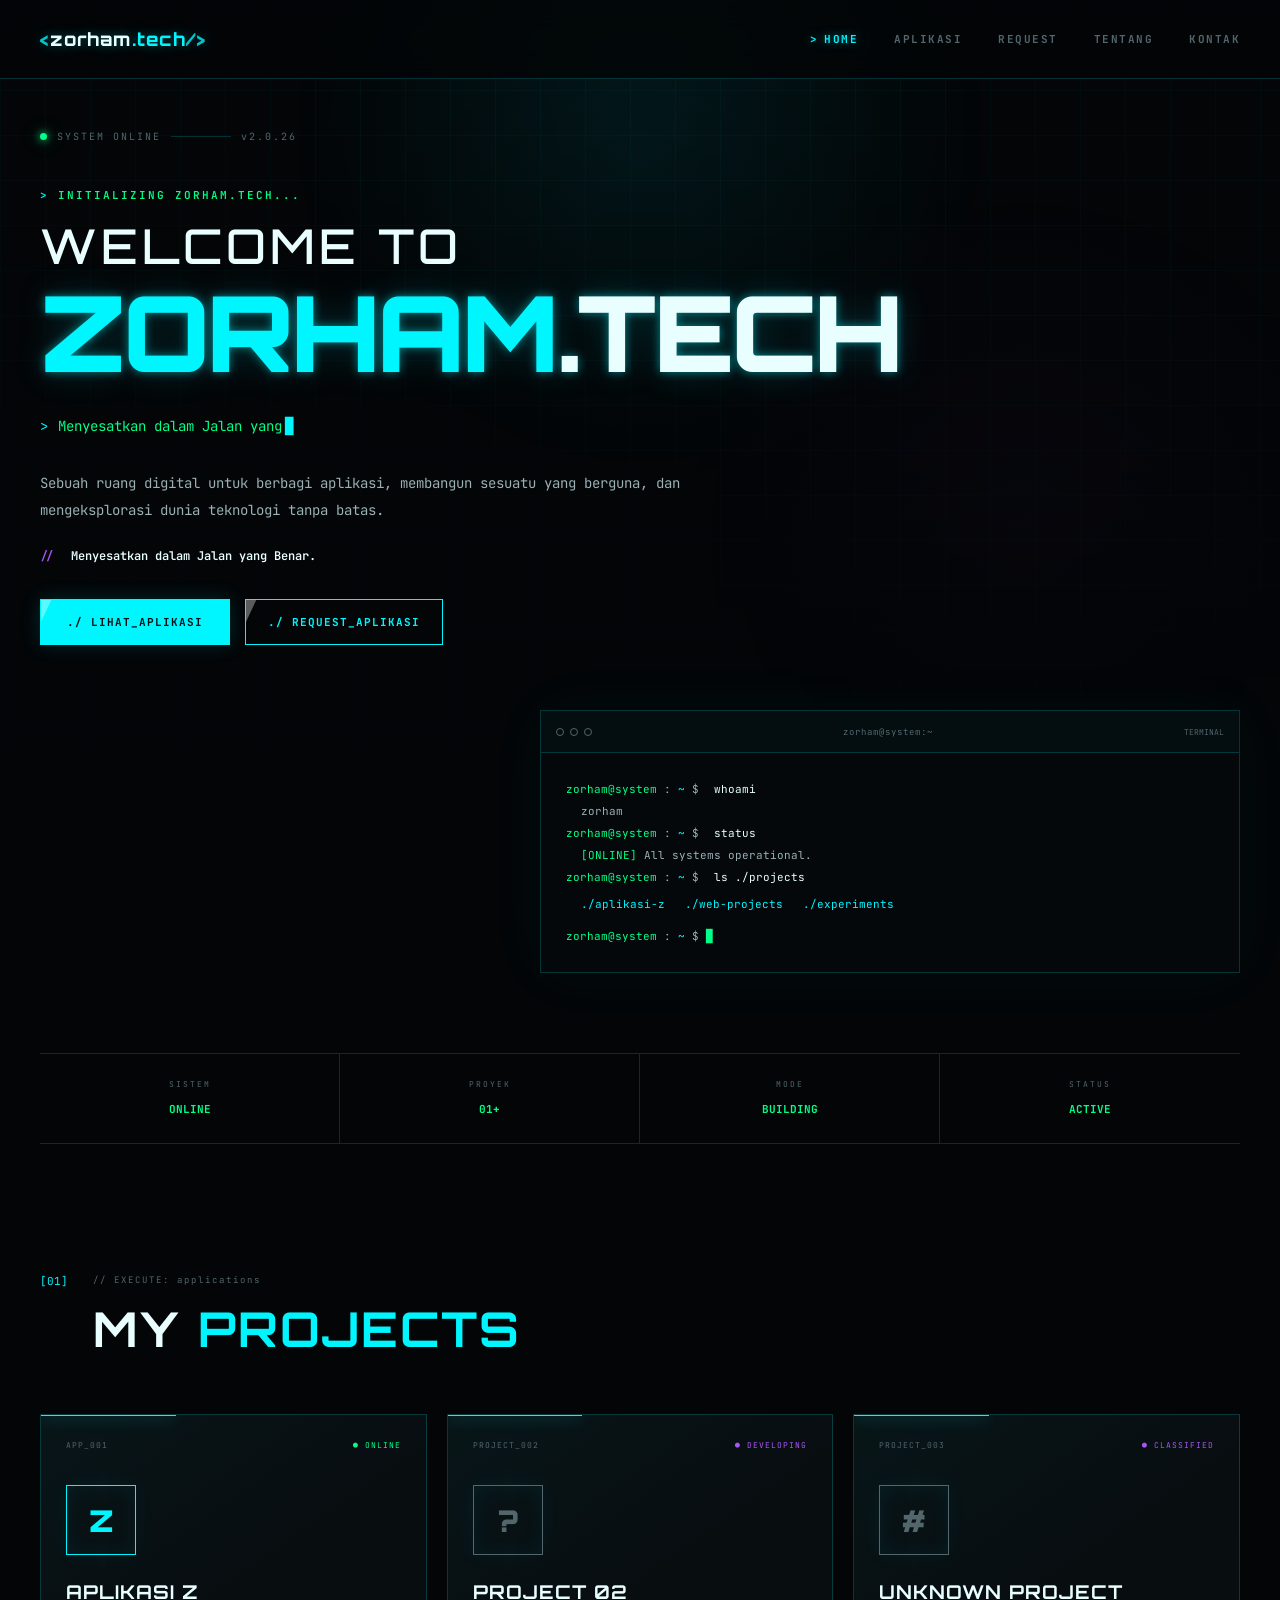
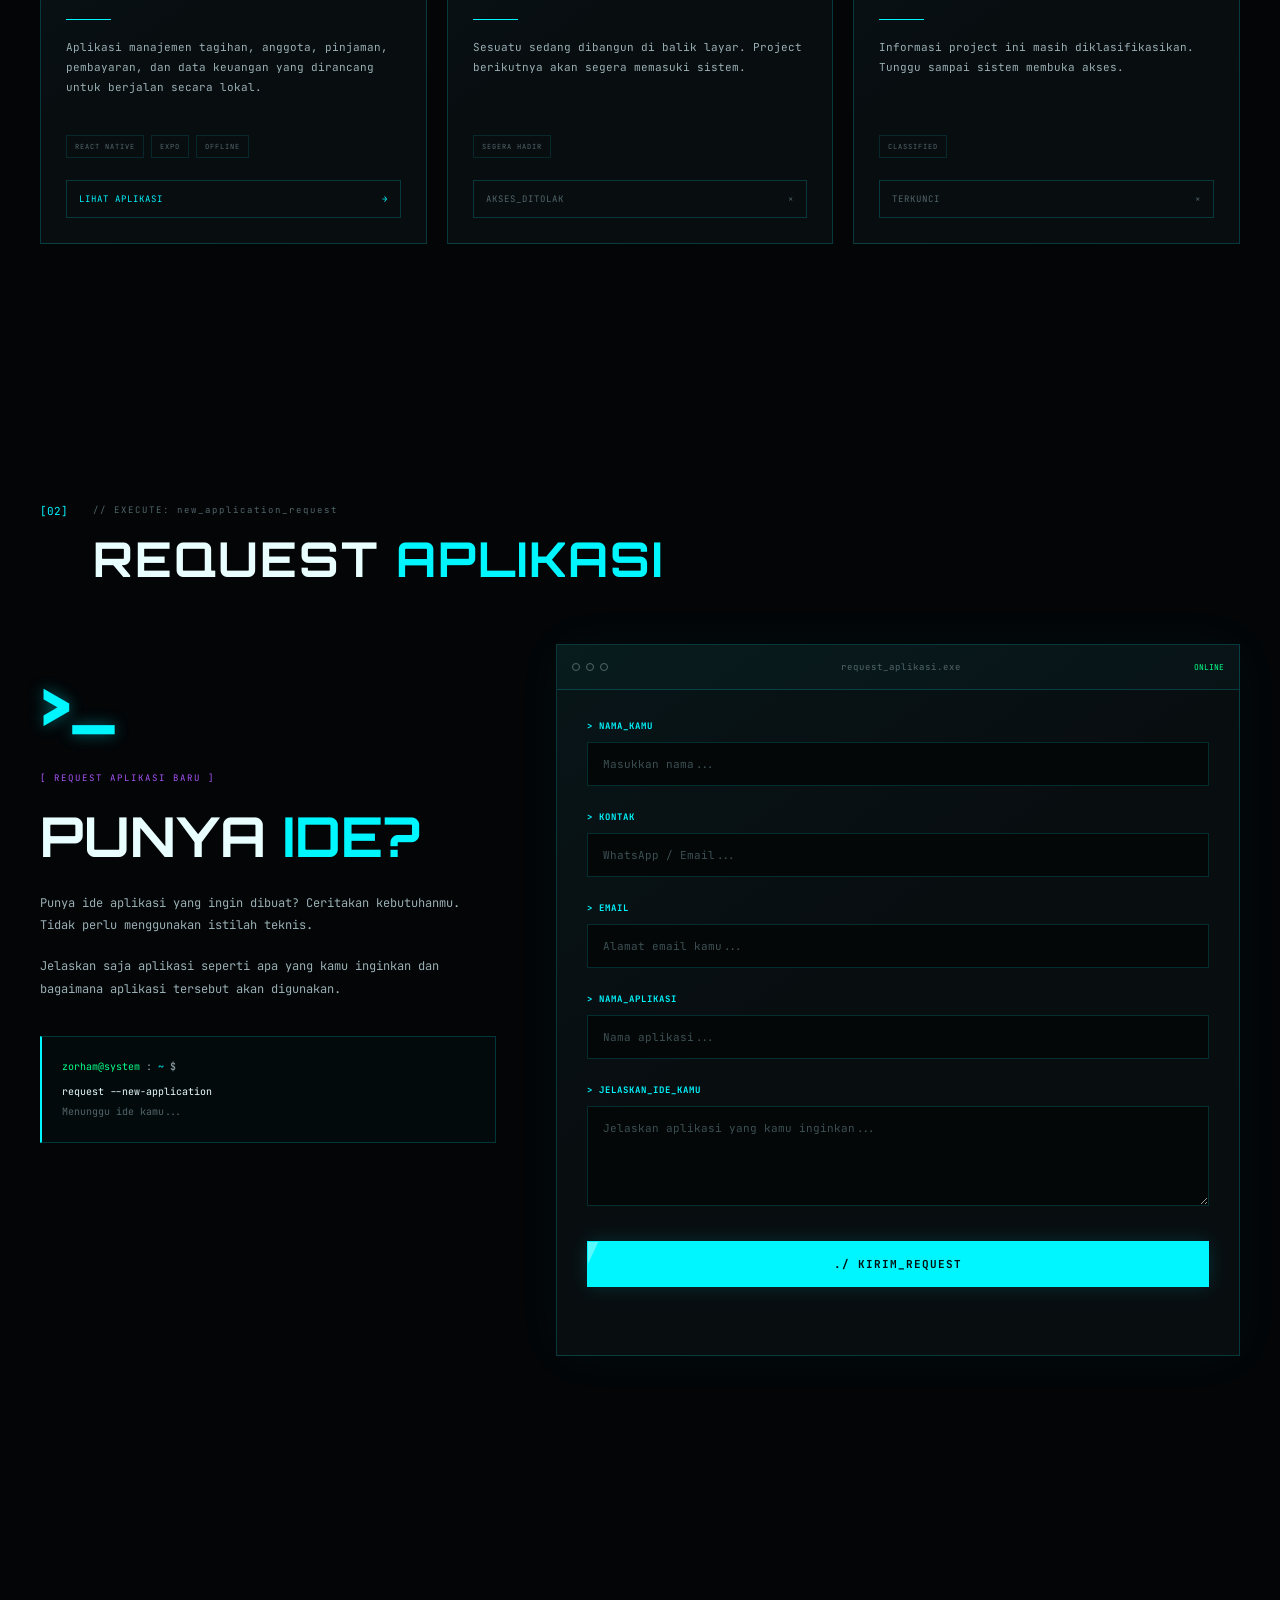
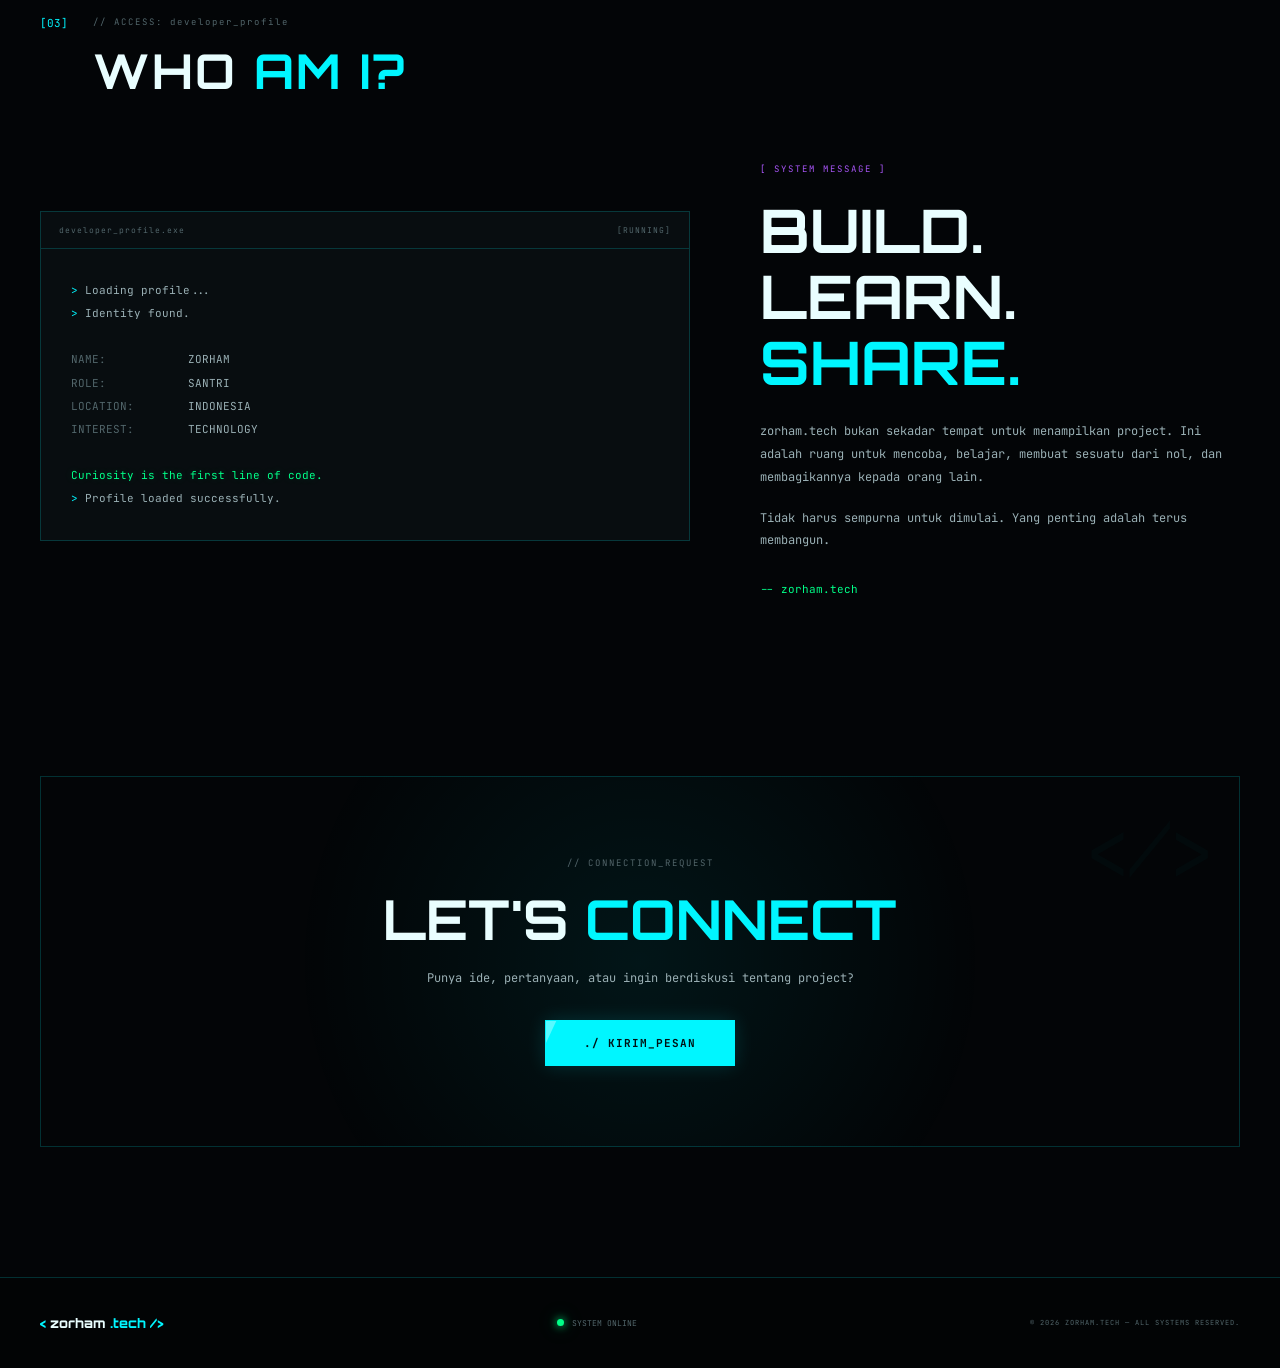
==== commit 7a7fa54f: "Update fmt.Println message from 'Hello' to 'Goodbye'" ====
--- a/index.html
+++ b/index.html
@@ -1197,7 +1197,7 @@
                                     ROLE:
                                 </span>
 
-                                DEVELOPER / CREATOR
+                                SANTRI
 
                             </p>
 
@@ -1416,4 +1416,4 @@
 
 </body>
 
-</html>+</html>
